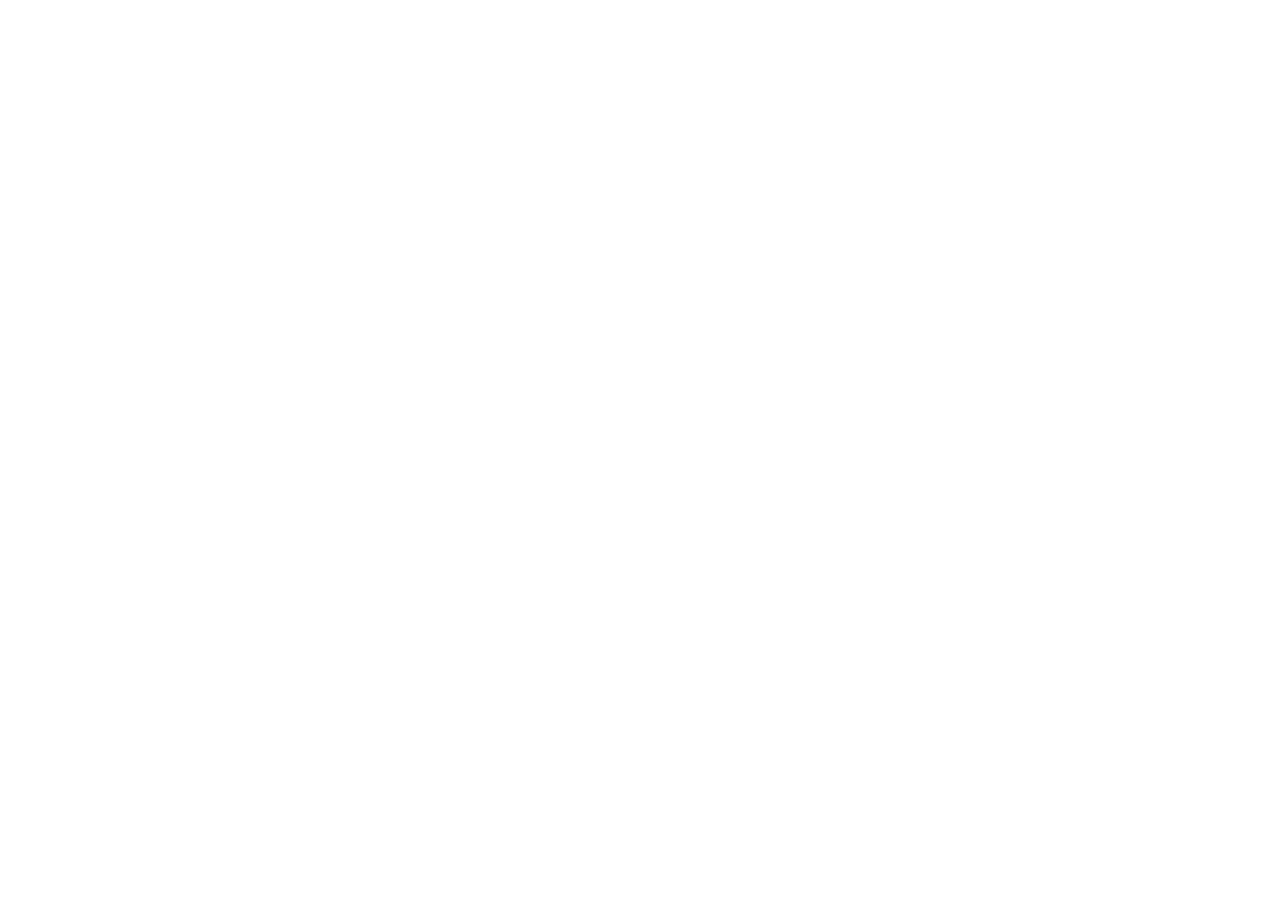
==== index.html @ 61218f89 "Chore: configuring and setting page font" ====
<!DOCTYPE html>
<html lang="en">

<head>
    <meta charset="UTF-8">
    <meta http-equiv="X-UA-Compatible" content="IE=edge">
    <meta name="viewport" content="width=device-width, initial-scale=1.0">
    <title>Compass - Projeto 01</title>
    <link rel="preconnect" href="https://fonts.googleapis.com">
    <link rel="preconnect" href="https://fonts.gstatic.com" crossorigin>
    <link href="https://fonts.googleapis.com/css2?family=Nunito:ital,wght@0,400;0,700;1,400&display=swap"
        rel="stylesheet">
    <link rel="stylesheet" type="text/css" href="css/index.css">
</head>

<body>

</body>

</html>
---- css/index.css ----
body {
    font-family: "Nunito", Helvetica, Arial, Helvetica, sans-serif;
}
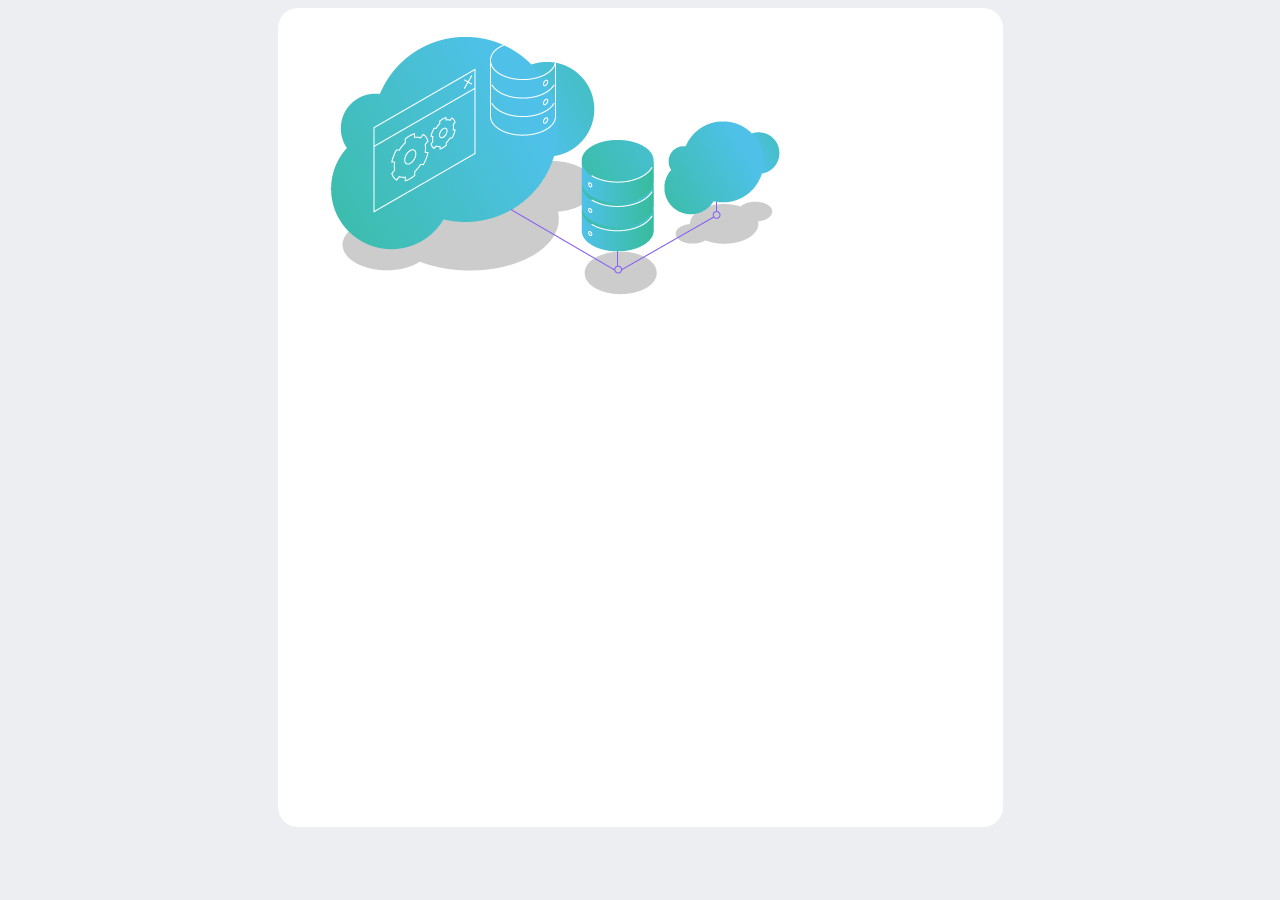
==== commit 1ec37a50: "Feat: defining page logo" ====
--- a/index.html
+++ b/index.html
@@ -14,7 +14,11 @@
 </head>
 
 <body>
-
+    <div class="container-center">
+        <div class="containerLogo">
+            <img src="img/data.png">
+        </div>
+    </div>
 </body>
 
 </html>--- a/css/index.css
+++ b/css/index.css
@@ -1,3 +1,17 @@
 body {
     font-family: "Nunito", Helvetica, Arial, Helvetica, sans-serif;
+    background-color: #ECEEF2;
+}
+
+.container-center {
+    width: 620px;
+    height: 763px;
+    padding: 28px 52.5px;
+    display: flex;
+    flex-wrap: wrap;
+    justify-content: space-between;
+    align-content: flex-start;
+    background-color: #FFFFFF;
+    margin: 0 auto;
+    border-radius: 20px;
 }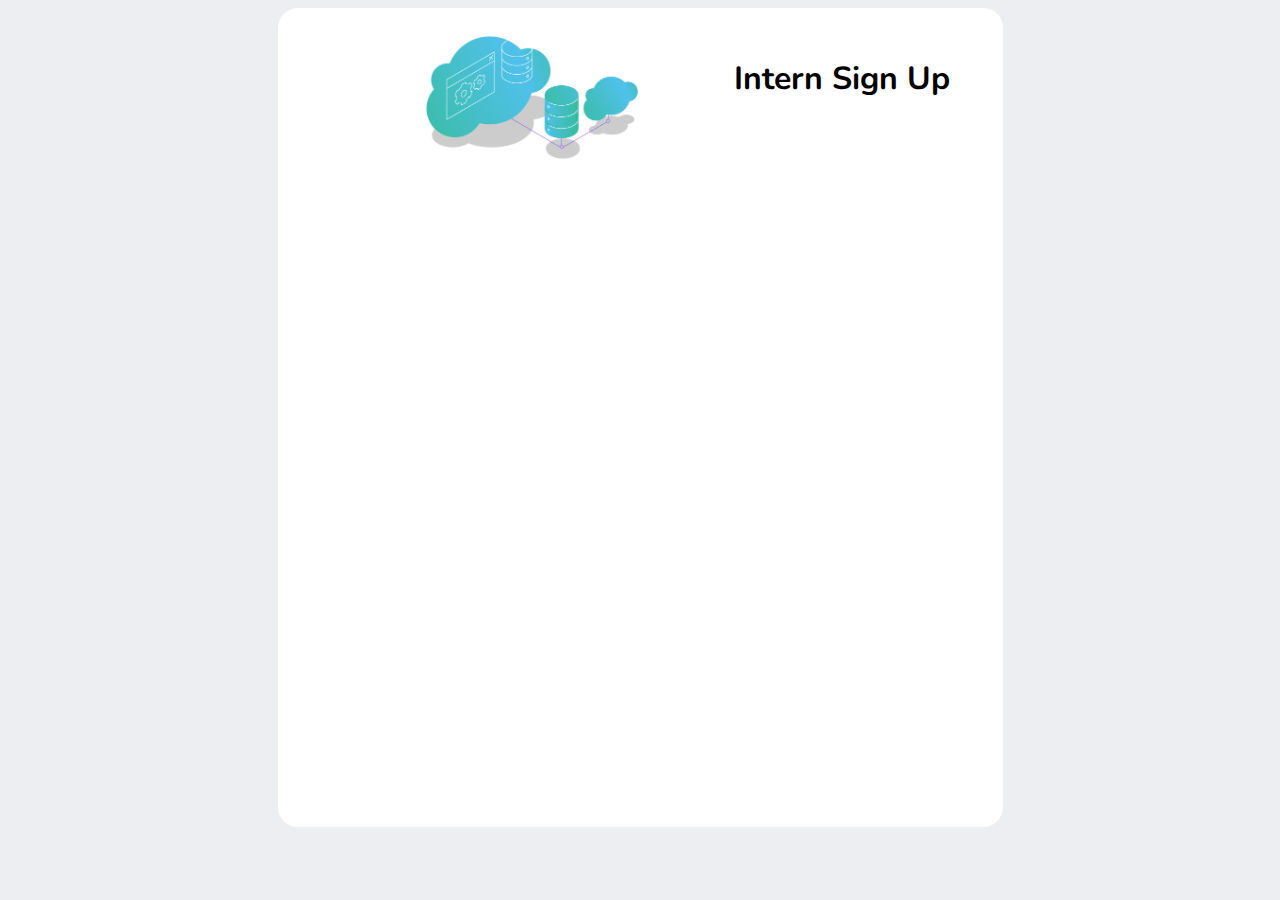
==== commit a619d7c7: "Feat: inserting page title" ====
--- a/index.html
+++ b/index.html
@@ -18,6 +18,7 @@
         <div class="containerLogo">
             <img src="img/data.png">
         </div>
+        <h1>Intern Sign Up</h1>
     </div>
 </body>
 
--- a/css/index.css
+++ b/css/index.css
@@ -14,4 +14,17 @@
     background-color: #FFFFFF;
     margin: 0 auto;
     border-radius: 20px;
+}
+
+.containerLogo {
+    max-width: 213px;
+    max-height: 124px;
+    margin: 0 auto;
+}
+
+.containerLogo img {
+    max-width: 100%;
+    flex-shrink: 0;
+    height: auto;
+    display: block;
 }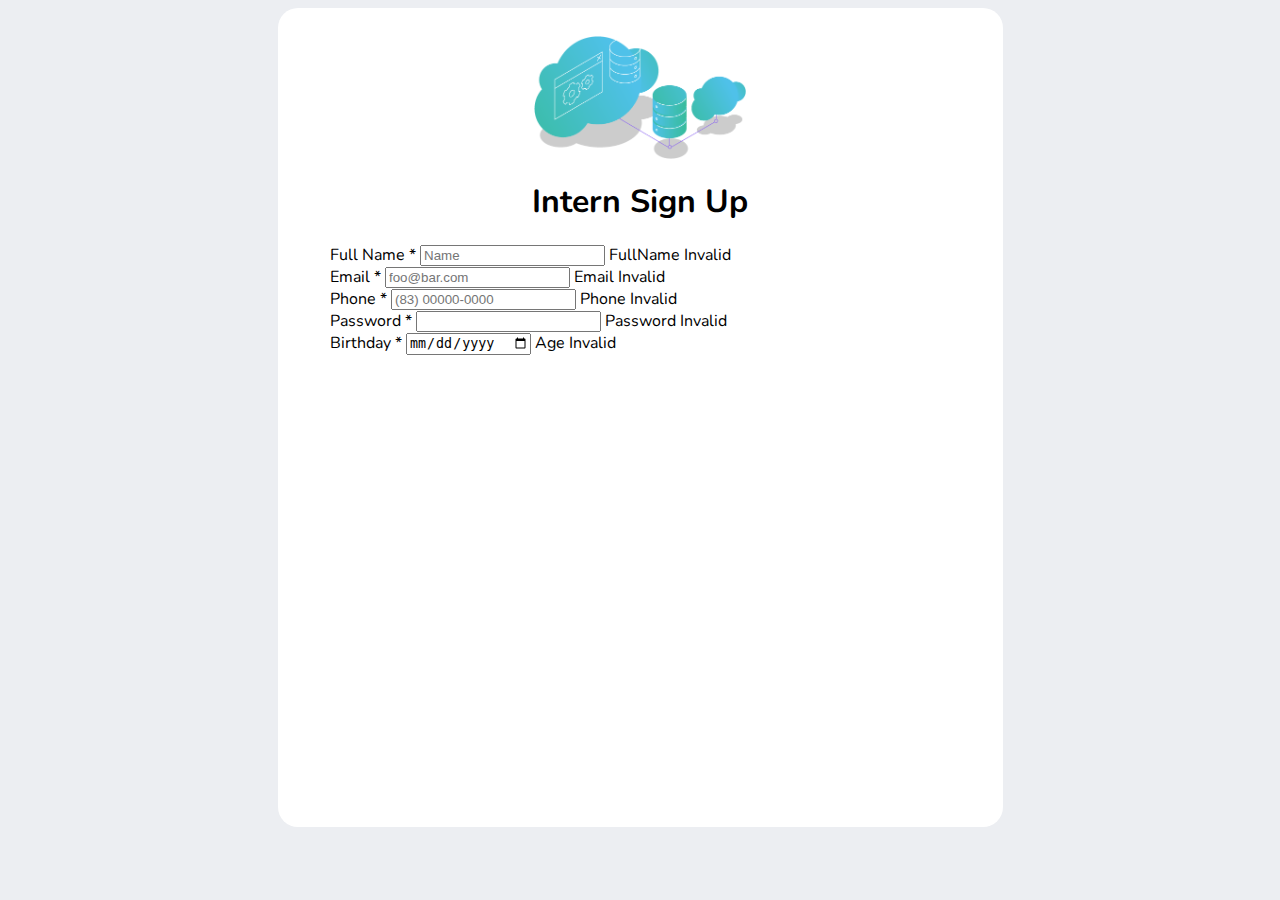
==== commit efcad7e6: "Feat: adding data entry components: FullName, email, password, phone and birthday" ====
--- a/index.html
+++ b/index.html
@@ -19,6 +19,31 @@
             <img src="img/data.png">
         </div>
         <h1>Intern Sign Up</h1>
+        <div class="container-input name">
+            <label class="title-input" for="name">Full Name *</label>
+            <input type="text" id="inputName" placeholder="Name" />
+            <label id="feedbackName" class="feedBackValidation invisible">FullName Invalid</label>
+        </div>
+        <div class="container-input email">
+            <label class="title-input" for="email">Email *</label>
+            <input type="email" id="inputEmail" placeholder="foo@bar.com" />
+            <label id="feedbackEmail" class="feedBackValidation invisible">Email Invalid</label>
+        </div>
+        <div class="data-group phone">
+            <label class="title-input" for="phone">Phone *</label>
+            <input type="text" id="inputPhone" placeholder="(83) 00000-0000" />
+            <label id="feedbackPhone" class="feedBackValidation invisible">Phone Invalid</label>
+        </div>
+        <div class="data-group password">
+            <label class="title-input" for="">Password *</label>
+            <input type="password" id="inputPassword" />
+            <label id="feedbackPassword" class="feedBackValidation invisible">Password Invalid</label>
+        </div>
+        <div class="data-group birthday">
+            <label class="title-input" for="">Birthday *</label>
+            <input type="date" id="inputBirthday">
+            <label id="feedbackBirthday" class="feedBackValidation invisible">Age Invalid</label>
+        </div>
     </div>
 </body>
 
--- a/css/index.css
+++ b/css/index.css
@@ -27,4 +27,9 @@
     flex-shrink: 0;
     height: auto;
     display: block;
+}
+
+h1 {
+    width: 100%;
+    text-align: center;
 }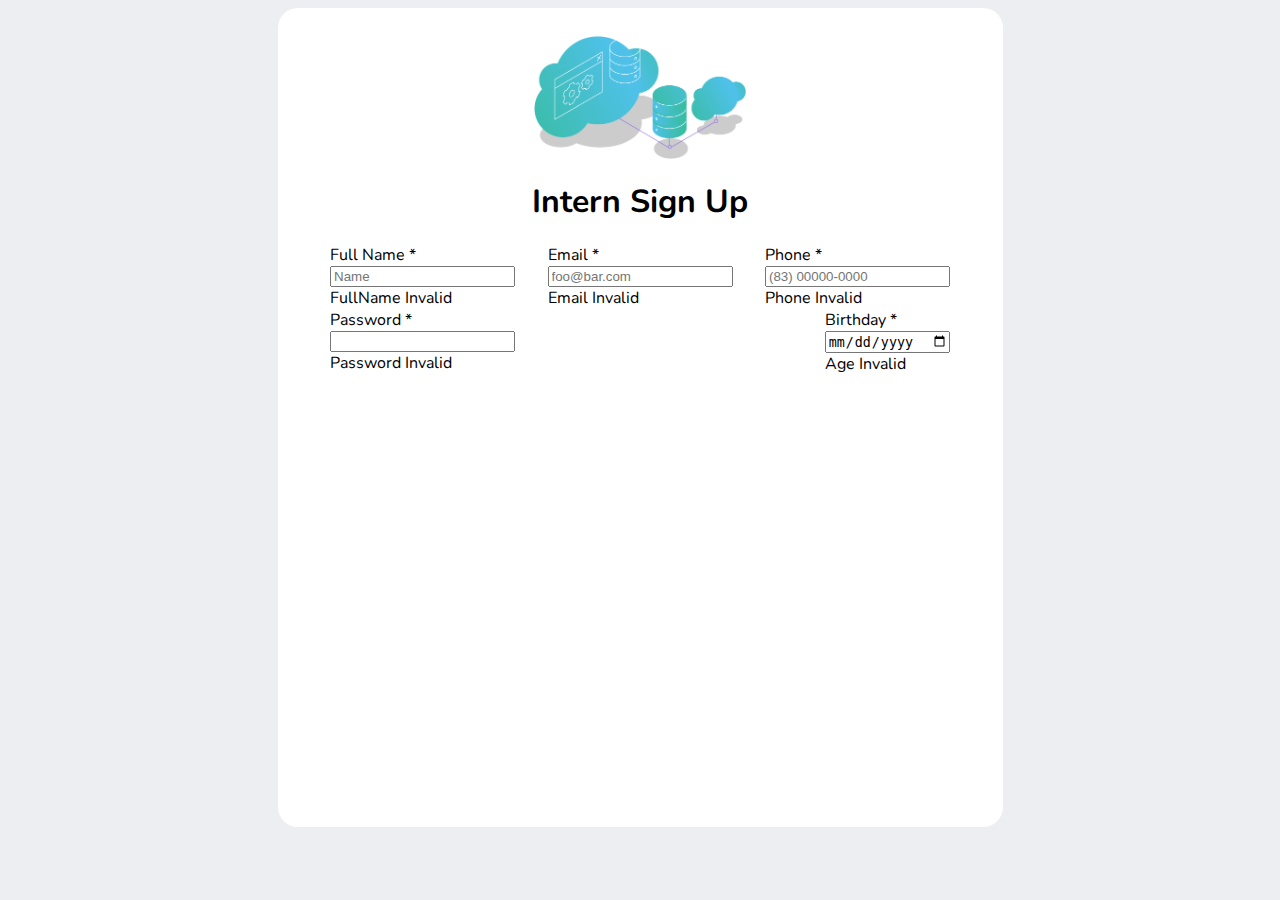
==== commit 43e0a3cf: "Fix: fixing main class name of input components container" ====
--- a/index.html
+++ b/index.html
@@ -29,17 +29,17 @@
             <input type="email" id="inputEmail" placeholder="foo@bar.com" />
             <label id="feedbackEmail" class="feedBackValidation invisible">Email Invalid</label>
         </div>
-        <div class="data-group phone">
+        <div class="container-input phone">
             <label class="title-input" for="phone">Phone *</label>
             <input type="text" id="inputPhone" placeholder="(83) 00000-0000" />
             <label id="feedbackPhone" class="feedBackValidation invisible">Phone Invalid</label>
         </div>
-        <div class="data-group password">
+        <div class="container-input password">
             <label class="title-input" for="">Password *</label>
             <input type="password" id="inputPassword" />
             <label id="feedbackPassword" class="feedBackValidation invisible">Password Invalid</label>
         </div>
-        <div class="data-group birthday">
+        <div class="container-input birthday">
             <label class="title-input" for="">Birthday *</label>
             <input type="date" id="inputBirthday">
             <label id="feedbackBirthday" class="feedBackValidation invisible">Age Invalid</label>
--- a/css/index.css
+++ b/css/index.css
@@ -32,4 +32,9 @@
 h1 {
     width: 100%;
     text-align: center;
+}
+
+.container-input {
+    display: flex;
+    flex-direction: column;
 }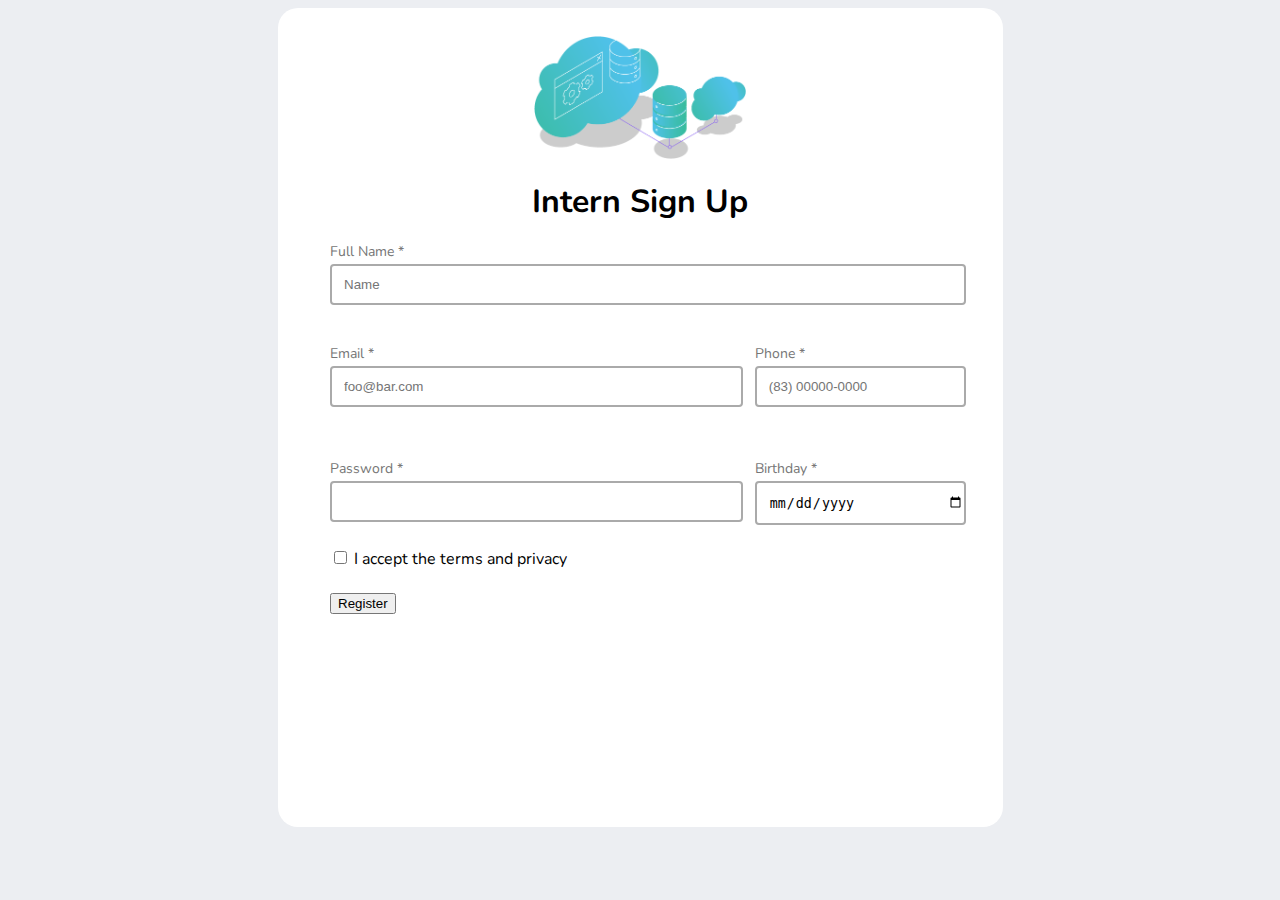
==== commit 9392994b: "Feat: adding terms component and record button: checkbox title, error feedback message" ====
--- a/index.html
+++ b/index.html
@@ -44,6 +44,17 @@
             <input type="date" id="inputBirthday">
             <label id="feedbackBirthday" class="feedBackValidation invisible">Age Invalid</label>
         </div>
+        <div class="container-button-and-terms">
+            <div>
+                <div id="container-check">
+                    <input type="checkbox" id="checkTerms" name="scales">
+                    <label for="scales">I accept the terms and privacy</label>
+                </div>
+                <label id="feedbackTerms" class="feedBackValidation invisible">You must accept the terms</label>
+            </div>
+            <button type="submit" id="register">Register</button>
+        </div>
+    </div>
     </div>
 </body>
 
--- a/css/index.css
+++ b/css/index.css
@@ -37,4 +37,53 @@
 .container-input {
     display: flex;
     flex-direction: column;
+}
+
+.name {
+    width: 100%;
+}
+
+.email {
+    width: 64%;
+    margin-top: 18px;
+}
+
+.password {
+    width: 64%;
+    margin-top: 31px;
+}
+
+.phone {
+    width: 31.5%;
+    margin-top: 18px;
+}
+
+.birthday {
+    width: 31.5%;
+    margin-top: 31px;
+}
+
+.container-input input {
+    border: 2px solid #AAAAAA;
+    border-radius: 4px;
+    padding: 11px 0 11px 12px;
+    margin-top: 4px;
+    width: 100%;
+}
+
+.title-input {
+    font-size: 14px;
+    line-height: 16px;
+    color: #767676;
+}
+
+.feedBackValidation {
+    margin-top: 7px;
+    font-size: 14px;
+    line-height: 16px;
+    color: #FF4B4B;
+}
+
+.invisible {
+    visibility: hidden;
 }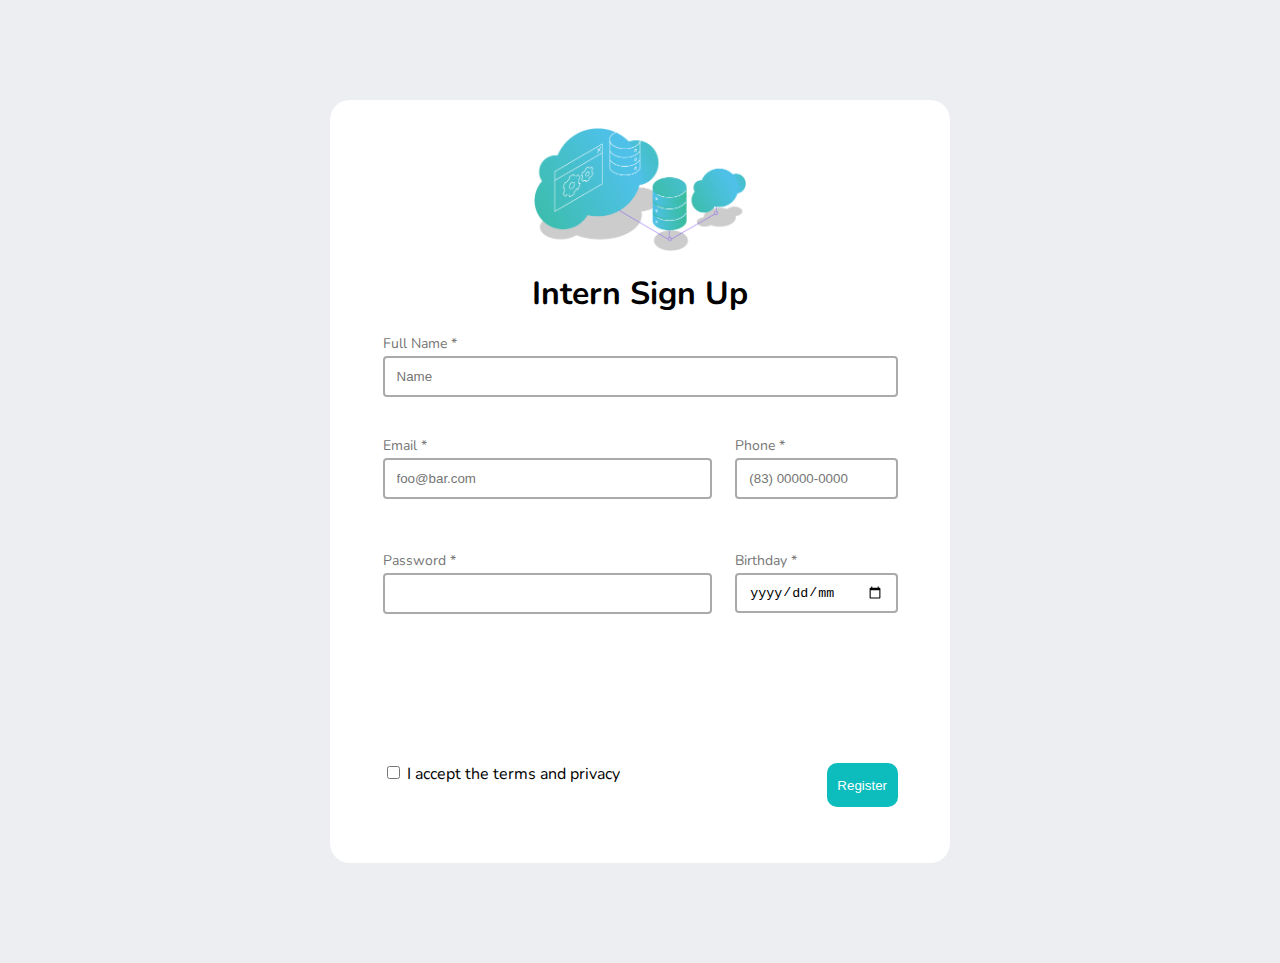
==== commit a0feced7: "Feat: function to validate name with regex" ====
--- a/index.html
+++ b/index.html
@@ -55,7 +55,7 @@
             <button type="submit" id="register">Register</button>
         </div>
     </div>
-    </div>
+    <script src="js/index.js"></script>
 </body>
 
 </html>--- a/css/index.css
+++ b/css/index.css
@@ -1,6 +1,20 @@
-body {
+
+* {
+    box-sizing: border-box;
+    max-width: 100%;
+}
+
+html,body {
+    min-height: 100%;
+    margin: 0;
+    padding: 0;
+    display: flex;
+    justify-content: center;
+    align-items: center;
     font-family: "Nunito", Helvetica, Arial, Helvetica, sans-serif;
     background-color: #ECEEF2;
+    padding-top: 50px;
+    padding-bottom: 50px;
 }
 
 .container-center {
@@ -71,6 +85,19 @@
     width: 100%;
 }
 
+input[type="date"] {
+    padding: 9px 12px !important;
+    background-color: #FFFFFF;
+}
+
+input[type="date"]::-webkit-datetime-edit-fields-wrapper {
+    display: flex;
+    flex-direction: row-reverse;
+    justify-content: flex-end;
+    margin: 0;
+    padding: 0 !important;
+}
+
 .title-input {
     font-size: 14px;
     line-height: 16px;
@@ -86,4 +113,74 @@
 
 .invisible {
     visibility: hidden;
-}+}
+
+.container-button-and-terms {
+    display: flex;
+    flex: 1;
+    justify-content: space-between;
+    margin-top: 126px;
+    flex-wrap: wrap;
+}
+
+.container-button-and-terms button {
+    background: #0DBDBD;
+    border-radius: 10px;
+    border-width: 0;
+    color: #FFFFFF;
+    padding: 11px 10.5px;
+    cursor: pointer;
+}
+
+@media (max-width: 650px) {
+
+    html,
+    body {
+        min-height: 100%;
+        padding: 0;
+    }
+
+    .container-center {
+        min-height: 100vh;
+        width: 100%;
+        padding: 28px 25px;
+        align-content: center;
+        border-radius: 0;
+    }
+
+    .email,
+    .password {
+        width: 100%;
+        display: flex;
+    }
+
+    .phone,
+    .birthday {
+        width: 48%;
+        order: 10;
+    }
+
+    .password,
+    .birthday {
+        margin-top: 18px;
+    }
+
+    .container-input input {
+        padding: 5px 12px;
+    }
+
+    .container-button-and-terms {
+        flex-direction: column;
+        order: 11;
+        margin-top: 40px;
+    }
+
+    input[type="date"] {
+        padding: 3px 0 3px 2px !important;
+    }
+
+    .container-button-and-terms button {
+        flex: 1;
+        margin-top: 12px;
+    }
+}
